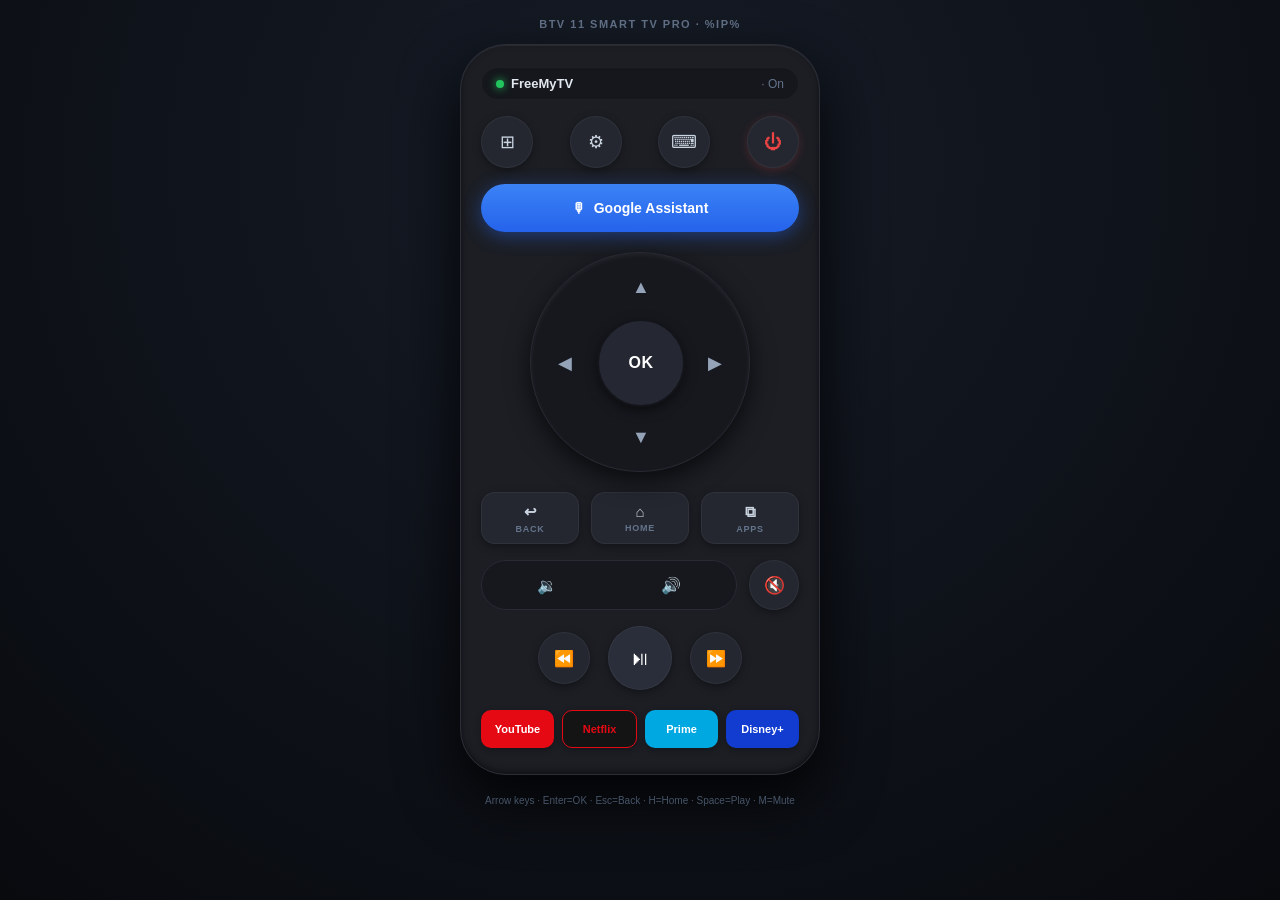
==== app/assets/remote.html @ b8992f87 "feat: layout identico do Continuar Assistindo ao Explorar, web remote iOS/Android e motor MAB" ====
<!DOCTYPE html>
<html lang="pt-BR">
<head>
  <meta charset="UTF-8">
  <meta name="viewport" content="width=device-width, initial-scale=1.0, maximum-scale=1.0, user-scalable=no, viewport-fit=cover">
  <title>BTV Smart Remote</title>
  <style>
    :root {
      --bg: #090b0e;
      --remote-bg: #1c1e24;
      --remote-border: #2b2e37;
      --btn-dark: #242730;
      --btn-dark-active: #2f3442;
      --accent-blue: #2563eb;
      --accent-blue-glow: rgba(37, 99, 235, 0.45);
      --red-power: #ef4444;
      --amber: #f59e0b;
      --text-muted: #64748b;
      --text-sub: #94a3b8;
    }
    * {
      box-sizing: border-box;
      margin: 0;
      padding: 0;
      user-select: none;
      -webkit-user-select: none;
      -webkit-touch-callout: none;
      -webkit-tap-highlight-color: transparent;
    }
    body {
      background-color: var(--bg);
      background-image: radial-gradient(circle at 50% 18%, #161c27 0%, #080a0e 100%);
      color: #fff;
      font-family: -apple-system, BlinkMacSystemFont, "SF Pro Display", "Segoe UI", Roboto, sans-serif;
      min-height: 100vh;
      display: flex;
      flex-direction: column;
      align-items: center;
      justify-content: flex-start;
      padding: 18px 12px 30px;
      overflow-x: hidden;
    }
    .top-device-title {
      font-size: 11px;
      font-weight: 700;
      letter-spacing: 1.5px;
      color: var(--text-muted);
      text-transform: uppercase;
      margin-bottom: 14px;
      text-align: center;
    }
    .remote-case {
      width: 100%;
      max-width: 360px;
      background: var(--remote-bg);
      border-radius: 46px;
      border: 1px solid var(--remote-border);
      box-shadow: 0 25px 60px rgba(0,0,0,0.85), inset 0 1px 1px rgba(255,255,255,0.08), inset 0 -2px 6px rgba(0,0,0,0.5);
      padding: 22px 20px 26px;
      display: flex;
      flex-direction: column;
      align-items: center;
      gap: 16px;
    }
    /* Status Capsule */
    .status-capsule {
      width: 100%;
      background: #15171c;
      border-radius: 20px;
      padding: 8px 14px;
      display: flex;
      align-items: center;
      justify-content: space-between;
      border: 1px solid rgba(255,255,255,0.04);
    }
    .status-left {
      display: flex;
      align-items: center;
      gap: 7px;
      font-size: 13px;
      font-weight: 600;
      color: #e2e8f0;
    }
    .status-dot {
      width: 8px;
      height: 8px;
      background: #22c55e;
      border-radius: 50%;
      box-shadow: 0 0 8px #22c55e;
    }
    .status-right {
      font-size: 12px;
      color: #64748b;
      font-weight: 500;
    }
    /* Button base styles */
    .btn {
      background: var(--btn-dark);
      border: 1px solid rgba(255,255,255,0.05);
      border-radius: 50%;
      color: #cbd5e1;
      display: flex;
      flex-direction: column;
      align-items: center;
      justify-content: center;
      cursor: pointer;
      outline: none;
      transition: transform 0.08s ease, background 0.08s ease, filter 0.08s ease;
      box-shadow: 0 3px 8px rgba(0,0,0,0.35);
    }
    .btn:active {
      transform: scale(0.92);
      filter: brightness(1.25);
      background: var(--btn-dark-active);
    }
    /* Utility 4 Row */
    .util-row {
      display: flex;
      justify-content: space-between;
      width: 100%;
      gap: 10px;
    }
    .btn-circle {
      width: 52px;
      height: 52px;
      font-size: 18px;
    }
    .btn-power {
      color: var(--red-power);
      box-shadow: 0 2px 10px rgba(239, 68, 68, 0.2);
    }
    /* Assistant Capsule Button */
    .btn-assistant {
      width: 100%;
      height: 48px;
      border-radius: 24px;
      background: linear-gradient(180deg, #3b82f6 0%, #2563eb 100%);
      border: none;
      color: #fff;
      font-size: 14px;
      font-weight: 700;
      display: flex;
      align-items: center;
      justify-content: center;
      gap: 8px;
      box-shadow: 0 4px 18px var(--accent-blue-glow);
    }
    .btn-assistant:active {
      transform: scale(0.96);
      filter: brightness(1.15);
    }
    /* D-Pad */
    .dpad-track {
      position: relative;
      width: 220px;
      height: 220px;
      background: #17181e;
      border-radius: 50%;
      box-shadow: 0 8px 24px rgba(0,0,0,0.65), inset 0 2px 5px rgba(255,255,255,0.06);
      border: 1px solid #282a34;
      margin: 4px 0;
    }
    .dpad-arrow {
      position: absolute;
      background: transparent;
      border: none;
      color: #94a3b8;
      font-size: 18px;
      display: flex;
      align-items: center;
      justify-content: center;
      cursor: pointer;
      transition: color 0.1s, transform 0.08s;
    }
    .dpad-arrow:active {
      color: #38bdf8;
      transform: scale(0.90);
    }
    .dpad-up    { top: 4px; left: 60px; width: 100px; height: 60px; }
    .dpad-down  { bottom: 4px; left: 60px; width: 100px; height: 60px; }
    .dpad-left  { top: 60px; left: 4px; width: 60px; height: 100px; }
    .dpad-right { top: 60px; right: 4px; width: 60px; height: 100px; }
    .dpad-center-ok {
      position: absolute;
      top: 66px;
      left: 66px;
      width: 88px;
      height: 88px;
      border-radius: 50%;
      background: #252832;
      border: 2px solid #14151b;
      color: #fff;
      font-size: 16px;
      font-weight: 800;
      letter-spacing: 0.5px;
      display: flex;
      align-items: center;
      justify-content: center;
      cursor: pointer;
      box-shadow: 0 4px 12px rgba(0,0,0,0.5);
      transition: transform 0.08s, background 0.08s;
    }
    .dpad-center-ok:active {
      transform: scale(0.93);
      background: #1d4ed8;
    }
    /* Nav Row */
    .nav-row {
      display: flex;
      width: 100%;
      gap: 12px;
    }
    .btn-nav {
      flex: 1;
      height: 52px;
      border-radius: 14px;
      font-size: 15px;
      font-weight: 600;
      gap: 3px;
    }
    .btn-nav span.sub {
      font-size: 9px;
      letter-spacing: 0.8px;
      color: var(--text-muted);
      font-weight: 700;
      text-transform: uppercase;
    }
    /* Volume & Mute Row */
    .vol-row {
      display: flex;
      width: 100%;
      gap: 12px;
      align-items: center;
    }
    .vol-pill {
      flex: 1;
      height: 50px;
      background: #17181e;
      border-radius: 25px;
      border: 1px solid #282a34;
      display: flex;
      padding: 3px;
    }
    .vol-sub-btn {
      flex: 1;
      background: transparent;
      border: none;
      color: #cbd5e1;
      font-size: 16px;
      display: flex;
      align-items: center;
      justify-content: center;
      border-radius: 22px;
      cursor: pointer;
      transition: background 0.1s, transform 0.08s;
    }
    .vol-sub-btn:active {
      background: #282b36;
      transform: scale(0.94);
    }
    .btn-mute {
      width: 50px;
      height: 50px;
      font-size: 17px;
      color: #ef4444;
    }
    /* Playback Row */
    .media-row {
      display: flex;
      width: 100%;
      justify-content: center;
      align-items: center;
      gap: 18px;
    }
    .btn-media {
      width: 52px;
      height: 52px;
      font-size: 16px;
      color: var(--amber);
    }
    .btn-play-pause {
      width: 64px;
      height: 64px;
      font-size: 20px;
      color: #fff;
      background: #2a2e3a;
    }
    /* Streaming Shortcuts Row */
    .stream-row {
      display: flex;
      width: 100%;
      gap: 8px;
      margin-top: 4px;
    }
    .stream-btn {
      flex: 1;
      height: 38px;
      border-radius: 10px;
      border: none;
      color: #fff;
      font-size: 11px;
      font-weight: 800;
      display: flex;
      align-items: center;
      justify-content: center;
      cursor: pointer;
      transition: transform 0.08s, filter 0.08s;
      box-shadow: 0 2px 6px rgba(0,0,0,0.3);
    }
    .stream-btn:active {
      transform: scale(0.94);
      filter: brightness(1.2);
    }
    .btn-yt { background: #e50914; }
    .btn-nf { background: #141414; border: 1px solid #e50914; color: #e50914; }
    .btn-pv { background: #00a8e1; }
    .btn-dp { background: #113ccf; }
    /* Keyboard Shortcuts Footer */
    .footer-hints {
      margin-top: 18px;
      font-size: 10px;
      color: #475569;
      text-align: center;
      max-width: 340px;
      line-height: 1.5;
    }
  </style>
</head>
<body>
  <div class="top-device-title">BTV 11 SMART TV PRO &middot; %IP%</div>

  <div class="remote-case">
    <!-- Status -->
    <div class="status-capsule">
      <div class="status-left">
        <span class="status-dot"></span>
        <span id="activeApp">FreeMyTV</span>
      </div>
      <div class="status-right">&middot; On</div>
    </div>

    <!-- 4 Circles (Grid, Settings, Keyboard, Power) -->
    <div class="util-row">
      <button class="btn btn-circle" onclick="send('menu')" title="Menu / Opções">⊞</button>
      <button class="btn btn-circle" onclick="send('settings')" title="Ajustes">⚙</button>
      <button class="btn btn-circle" onclick="typeText()" title="Digitar Texto">⌨</button>
      <button class="btn btn-circle btn-power" onclick="send('power')" title="Power">⏻</button>
    </div>

    <!-- Google Assistant -->
    <button class="btn-assistant" onclick="send('assistant')">
      <span>🎙</span> Google Assistant
    </button>

    <!-- D-Pad -->
    <div class="dpad-track">
      <button class="dpad-arrow dpad-up" onclick="send('up')">▲</button>
      <button class="dpad-arrow dpad-down" onclick="send('down')">▼</button>
      <button class="dpad-arrow dpad-left" onclick="send('left')">◀</button>
      <button class="dpad-arrow dpad-right" onclick="send('right')">▶</button>
      <button class="dpad-center-ok" onclick="send('ok')">OK</button>
    </div>

    <!-- Navigation Row -->
    <div class="nav-row">
      <button class="btn btn-nav" onclick="send('back')">
        <span>↩</span>
        <span class="sub">BACK</span>
      </button>
      <button class="btn btn-nav" onclick="send('home')">
        <span>⌂</span>
        <span class="sub">HOME</span>
      </button>
      <button class="btn btn-nav" onclick="send('apps')">
        <span>⧉</span>
        <span class="sub">APPS</span>
      </button>
    </div>

    <!-- Volume & Mute -->
    <div class="vol-row">
      <div class="vol-pill">
        <button class="vol-sub-btn" onclick="send('voldown')">🔉</button>
        <button class="vol-sub-btn" onclick="send('volup')">🔊</button>
      </div>
      <button class="btn btn-mute" onclick="send('mute')">🔇</button>
    </div>

    <!-- Media Controls -->
    <div class="media-row">
      <button class="btn btn-media" onclick="send('rewind')">⏪</button>
      <button class="btn btn-play-pause" onclick="send('play')">⏯</button>
      <button class="btn btn-media" onclick="send('forward')">⏩</button>
    </div>

    <!-- Streaming Shortcuts -->
    <div class="stream-row">
      <button class="stream-btn btn-yt" onclick="openApp('youtube')">YouTube</button>
      <button class="stream-btn btn-nf" onclick="openApp('netflix')">Netflix</button>
      <button class="stream-btn btn-pv" onclick="openApp('prime')">Prime</button>
      <button class="stream-btn btn-dp" onclick="openApp('disney')">Disney+</button>
    </div>
  </div>

  <div class="footer-hints">
    Arrow keys &middot; Enter=OK &middot; Esc=Back &middot; H=Home &middot; Space=Play &middot; M=Mute
  </div>

  <script>
    // AudioContext Synthetic Tactile Click for iOS Safari & Android
    const AudioCtx = window.AudioContext || window.webkitAudioContext;
    let audioCtx = null;

    function haptic() {
      // 1. Native Vibration for Android
      if (navigator.vibrate) {
        try { navigator.vibrate(20); } catch(e){}
      }
      // 2. Synthetic Tactile Click via Web Audio for iOS
      try {
        if (!audioCtx) audioCtx = new AudioCtx();
        if (audioCtx.state === 'suspended') audioCtx.resume();
        const osc = audioCtx.createOscillator();
        const gain = audioCtx.createGain();
        osc.type = 'sine';
        // Mechanical click waveform: rapid pitch drop 180Hz -> 40Hz in 12ms
        osc.frequency.setValueAtTime(180, audioCtx.currentTime);
        osc.frequency.exponentialRampToValueAtTime(40, audioCtx.currentTime + 0.012);
        gain.gain.setValueAtTime(0.35, audioCtx.currentTime);
        gain.gain.exponentialRampToValueAtTime(0.001, audioCtx.currentTime + 0.012);
        osc.connect(gain);
        gain.connect(audioCtx.destination);
        osc.start();
        osc.stop(audioCtx.currentTime + 0.015);
      } catch(e){}
    }

    function send(k) {
      haptic();
      fetch('/key/' + k, { method: 'POST' }).catch(()=>{});
    }

    function openApp(app) {
      haptic();
      fetch('/app/' + app, { method: 'POST' }).catch(()=>{});
    }

    function typeText() {
      haptic();
      const txt = prompt('Digitar texto na BTV:');
      if (txt) {
        fetch('/text', {
          method: 'POST',
          headers: { 'Content-Type': 'application/json' },
          body: JSON.stringify({ text: txt })
        }).catch(()=>{});
      }
    }

    // Physical keyboard support for desktop/tablet
    window.addEventListener('keydown', (e) => {
      switch (e.key) {
        case 'ArrowUp': send('up'); break;
        case 'ArrowDown': send('down'); break;
        case 'ArrowLeft': send('left'); break;
        case 'ArrowRight': send('right'); break;
        case 'Enter': send('ok'); break;
        case 'Escape': send('back'); break;
        case 'h': case 'H': send('home'); break;
        case 'm': case 'M': send('mute'); break;
        case ' ': send('play'); e.preventDefault(); break;
      }
    });
  </script>
</body>
</html>
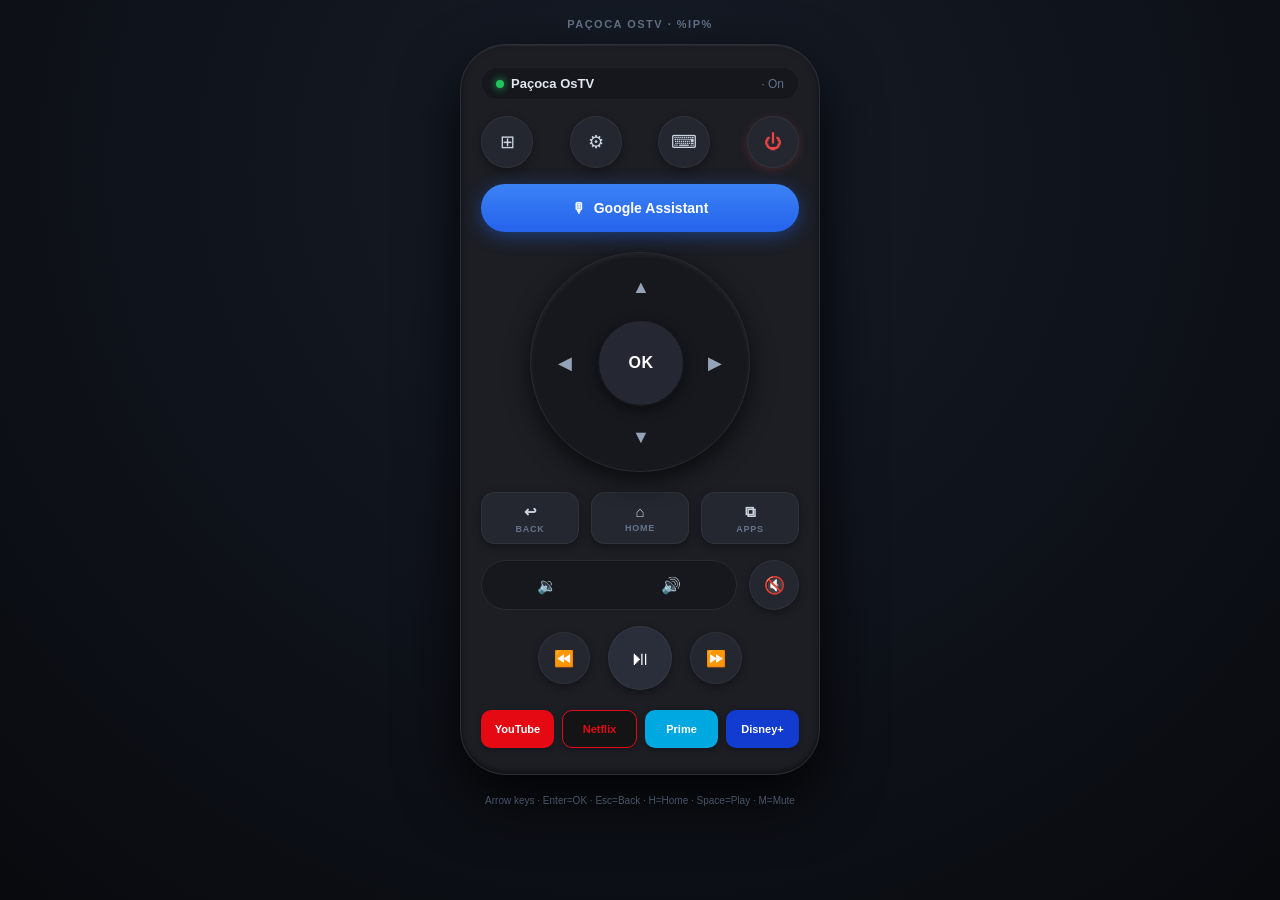
==== commit 26610919: "chore: scrub tokens and APKs; document web login and local build" ====
--- a/app/assets/remote.html
+++ b/app/assets/remote.html
@@ -3,7 +3,7 @@
 <head>
   <meta charset="UTF-8">
   <meta name="viewport" content="width=device-width, initial-scale=1.0, maximum-scale=1.0, user-scalable=no, viewport-fit=cover">
-  <title>BTV Smart Remote</title>
+  <title>Paçoca OsTV Smart Remote</title>
   <style>
     :root {
       --bg: #090b0e;
@@ -327,14 +327,14 @@
   </style>
 </head>
 <body>
-  <div class="top-device-title">BTV 11 SMART TV PRO &middot; %IP%</div>
+  <div class="top-device-title">PAÇOCA OSTV &middot; %IP%</div>
 
   <div class="remote-case">
     <!-- Status -->
     <div class="status-capsule">
       <div class="status-left">
         <span class="status-dot"></span>
-        <span id="activeApp">FreeMyTV</span>
+        <span id="activeApp">Paçoca OsTV</span>
       </div>
       <div class="status-right">&middot; On</div>
     </div>
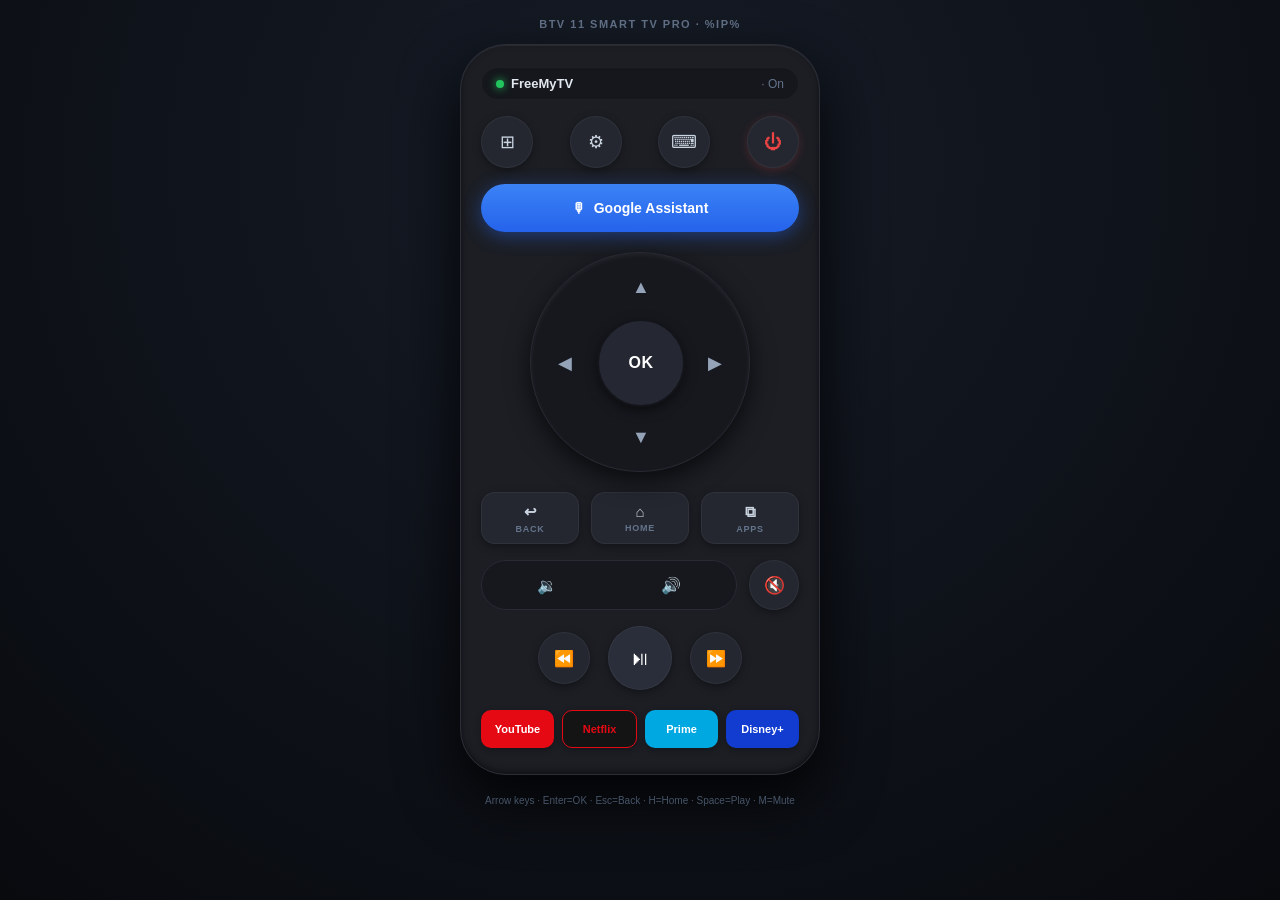
==== commit 7dcc8863: "chore: scrub APKs and tokens from main" ====
--- a/app/assets/remote.html
+++ b/app/assets/remote.html
@@ -3,7 +3,7 @@
 <head>
   <meta charset="UTF-8">
   <meta name="viewport" content="width=device-width, initial-scale=1.0, maximum-scale=1.0, user-scalable=no, viewport-fit=cover">
-  <title>Paçoca OsTV Smart Remote</title>
+  <title>BTV Smart Remote</title>
   <style>
     :root {
       --bg: #090b0e;
@@ -327,14 +327,14 @@
   </style>
 </head>
 <body>
-  <div class="top-device-title">PAÇOCA OSTV &middot; %IP%</div>
+  <div class="top-device-title">BTV 11 SMART TV PRO &middot; %IP%</div>
 
   <div class="remote-case">
     <!-- Status -->
     <div class="status-capsule">
       <div class="status-left">
         <span class="status-dot"></span>
-        <span id="activeApp">Paçoca OsTV</span>
+        <span id="activeApp">FreeMyTV</span>
       </div>
       <div class="status-right">&middot; On</div>
     </div>
